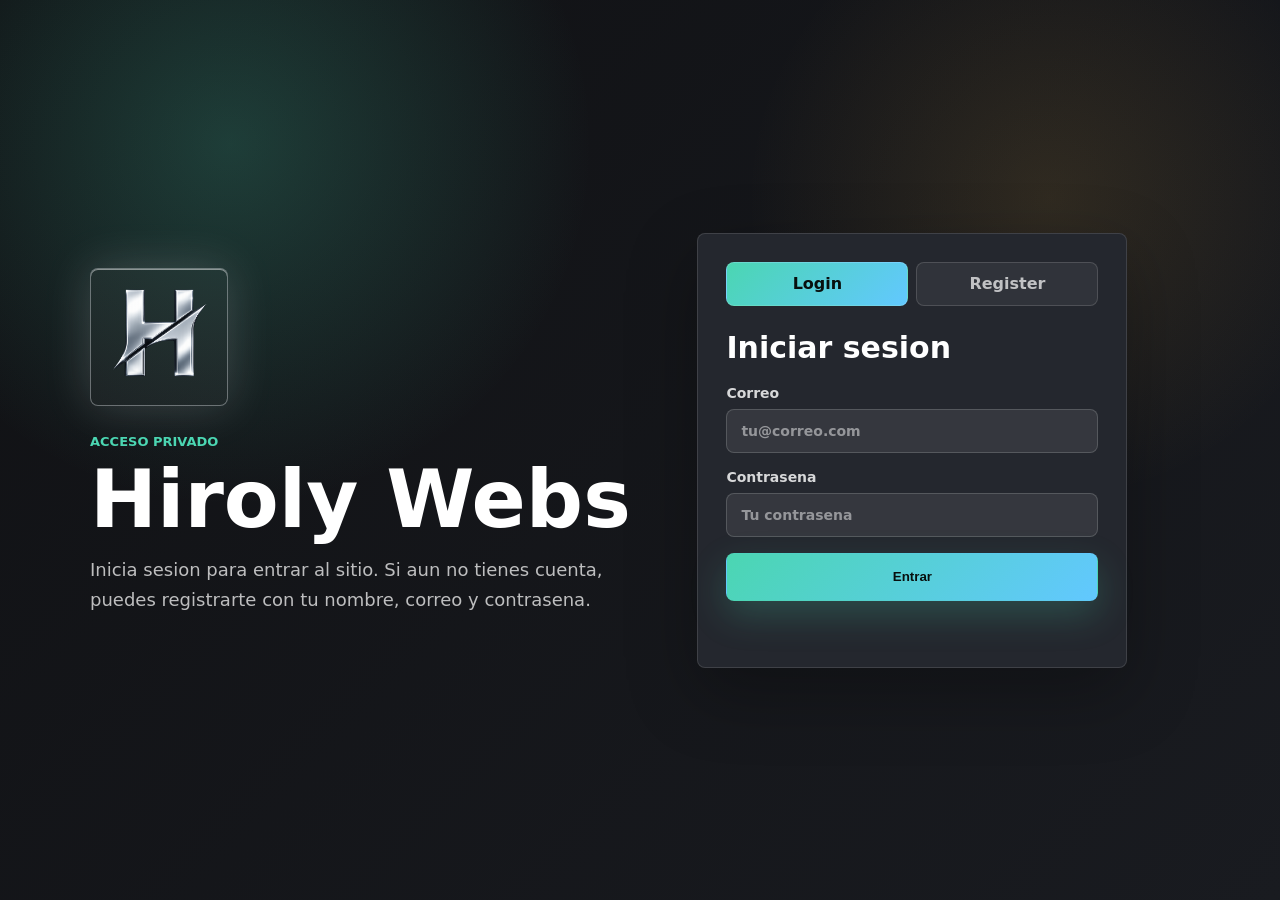
==== planes.html @ da5dadb5 "Add files via upload" ====
<!doctype html>
<html lang="es">
  <head>
    <meta charset="UTF-8" />
    <meta name="viewport" content="width=device-width, initial-scale=1.0" />
    <title>Hiroly Webs | Planes</title>
    <meta
      name="description"
      content="Paginas web profesionales a 20 dolares por modulo, sin cobro por pagina."
    />
    <link rel="stylesheet" href="styles.css" />
  </head>
  <body>
    <header class="site-header">
      <nav class="nav" aria-label="Navegacion principal">
        <a class="brand" href="index.html" aria-label="Hiroly Webs inicio">
          <img class="brand-mark" src="logo-hiroly.png" alt="" />
          <span class="brand-name">Hiroly Webs</span>
        </a>

        <button class="menu-toggle" type="button" aria-expanded="false" aria-controls="nav-links">
          <span></span>
          <span></span>
          <span></span>
          <span class="sr-only">Abrir menu</span>
        </button>

        <div class="nav-links" id="nav-links">
          <a href="index.html">Menu principal</a>
          <a href="servicios.html">Servicios</a>
          <a href="planes.html" aria-current="page">Planes</a>
          <a href="contactos.html">Contactos</a>
        </div>
      </nav>
    </header>

    <main>
      <section class="page-hero dark">
        <p class="eyebrow">Planes</p>
        <h1>Planes de paginas web por modulos</h1>
        <p>
          Cada modulo cuesta $20 USD. Ordenamos los planes desde el mas economico
          al mas completo para que el cliente elija con claridad.
        </p>
      </section>

      <section class="section plans-section">
        <div class="section-heading">
          <p class="eyebrow">Como se calcula</p>
          <h2>Cada modulo cuesta $20 USD</h2>
          <p>
            Ejemplo: si una pagina web necesita 5 modulos, el valor total es
            5 x $20 USD = $100 USD. Las paginas no tienen cobro aparte.
          </p>
        </div>

        <div class="plans">
          <article class="plan">
            <p class="plan-name">Inicio</p>
            <h3>$20<span> USD</span></h3>
            <ul>
              <li>1 modulo</li>
              <li>Ideal para una presentacion simple</li>
              <li>Diseno adaptable a celular</li>
              <li>Sin cobro por pagina</li>
            </ul>
            <button class="button plan-button order-plan" type="button" data-plan="Inicio" data-price="20" data-modules="1">Solicitar pagina web</button>
            <p class="plan-inline-status" role="status" aria-live="polite"></p>
          </article>

          <article class="plan">
            <p class="plan-name">Basico</p>
            <h3>$60<span> USD</span></h3>
            <ul>
              <li>3 modulos incluidos</li>
              <li>3 x $20 USD</li>
              <li>Para webs personales o servicios pequenos</li>
              <li>Sin cobro por pagina</li>
            </ul>
            <button class="button plan-button order-plan" type="button" data-plan="Basico" data-price="60" data-modules="3">Solicitar pagina web</button>
            <p class="plan-inline-status" role="status" aria-live="polite"></p>
          </article>

          <article class="plan featured">
            <p class="plan-badge">Mas recomendado</p>
            <p class="plan-name">Emprendedor</p>
            <h3>$100<span> USD</span></h3>
            <ul>
              <li>5 modulos incluidos</li>
              <li>5 x $20 USD</li>
              <li>Para emprendedores y pequenas empresas</li>
              <li>Sin cobro adicional por pagina</li>
            </ul>
            <button class="button primary order-plan" type="button" data-plan="Emprendedor" data-price="100" data-modules="5">Solicitar pagina web</button>
            <p class="plan-inline-status" role="status" aria-live="polite"></p>
          </article>

          <article class="plan">
            <p class="plan-name">Empresa</p>
            <h3>$160<span> USD</span></h3>
            <ul>
              <li>8 modulos incluidos</li>
              <li>8 x $20 USD</li>
              <li>Para empresas con mas secciones</li>
              <li>Sin cobro por pagina</li>
            </ul>
            <button class="button plan-button order-plan" type="button" data-plan="Empresa" data-price="160" data-modules="8">Solicitar pagina web</button>
            <p class="plan-inline-status" role="status" aria-live="polite"></p>
          </article>

          <article class="plan">
            <p class="plan-name">Premium</p>
            <h3>$240<span> USD</span></h3>
            <ul>
              <li>12 modulos incluidos</li>
              <li>12 x $20 USD</li>
              <li>Para proyectos mas completos</li>
              <li>Cotizacion clara antes de iniciar</li>
            </ul>
            <button class="button plan-button order-plan" type="button" data-plan="Premium" data-price="240" data-modules="12">Solicitar pagina web</button>
            <p class="plan-inline-status" role="status" aria-live="polite"></p>
          </article>
        </div>
      </section>
    </main>

    <footer class="footer">
      <p>Hiroly Webs. Paginas web profesionales para empresas que quieren crecer online.</p>
    </footer>

    <script src="script.js"></script>
  </body>
</html>
---- styles.css ----
:root {
  --ink: #101114;
  --panel: #191b20;
  --panel-soft: #24272e;
  --platinum: #e9edf2;
  --platinum-dark: #8e98a6;
  --mint: #4bd6b2;
  --cyan: #62c8ff;
  --amber: #f2b84b;
  --paper: #f7f8fb;
  --muted: #717783;
  --line: rgba(255, 255, 255, 0.16);
  --shadow: 0 24px 70px rgba(0, 0, 0, 0.28);
  --ease: cubic-bezier(0.2, 0.8, 0.2, 1);
}

* {
  box-sizing: border-box;
}

html {
  scroll-behavior: smooth;
}

body {
  margin: 0;
  font-family:
    Inter, ui-sans-serif, system-ui, -apple-system, BlinkMacSystemFont, "Segoe UI",
    sans-serif;
  color: var(--ink);
  background: var(--paper);
}

a {
  color: inherit;
  text-decoration: none;
}

a,
button,
input,
select,
textarea,
.brand-mark,
.hero-logo,
.service-card,
.plan,
.module-grid article,
.process-steps article,
.web-info,
.web-form,
.contact-form,
.auth-card,
.admin-summary article {
  transition:
    transform 220ms var(--ease),
    box-shadow 220ms var(--ease),
    border-color 220ms var(--ease),
    background-color 220ms var(--ease),
    color 220ms var(--ease),
    filter 220ms var(--ease);
}

.site-header {
  position: fixed;
  top: 0;
  left: 0;
  right: 0;
  z-index: 20;
  border-bottom: 1px solid rgba(255, 255, 255, 0.12);
  background: rgba(16, 17, 20, 0.86);
  backdrop-filter: blur(18px);
}

.nav {
  display: flex;
  align-items: center;
  justify-content: space-between;
  width: min(1180px, calc(100% - 40px));
  min-height: 74px;
  margin: 0 auto;
}

.brand {
  display: inline-flex;
  align-items: center;
  gap: 12px;
  color: white;
  font-weight: 800;
}

.brand-mark,
.hero-logo {
  display: block;
  object-fit: cover;
  object-position: center;
}

.brand-mark {
  width: 42px;
  height: 42px;
  border: 1px solid rgba(233, 237, 242, 0.46);
  border-radius: 8px;
  background-color: #15171b;
  box-shadow: inset 0 1px 0 rgba(255, 255, 255, 0.45), 0 0 26px rgba(233, 237, 242, 0.18);
}

.brand:hover .brand-mark,
.brand:focus-visible .brand-mark,
.hero-logo:hover {
  transform: translateY(-2px) scale(1.04);
  box-shadow:
    inset 0 1px 0 rgba(255, 255, 255, 0.5),
    0 0 34px rgba(233, 237, 242, 0.3),
    0 18px 36px rgba(0, 0, 0, 0.24);
}

.brand-name {
  white-space: nowrap;
}

.nav-links {
  display: flex;
  align-items: center;
  gap: 8px;
}

.nav-links a {
  min-height: 40px;
  padding: 10px 13px;
  border-radius: 8px;
  color: rgba(255, 255, 255, 0.78);
  font-size: 14px;
  font-weight: 700;
}

.nav-logout {
  min-height: 40px;
  padding: 10px 13px;
  border: 1px solid rgba(255, 255, 255, 0.16);
  border-radius: 8px;
  color: white;
  background: rgba(255, 255, 255, 0.08);
  font: inherit;
  font-size: 14px;
  font-weight: 800;
  cursor: pointer;
}

.nav-links a:hover,
.nav-links a:focus-visible,
.nav-logout:hover,
.nav-logout:focus-visible,
.nav-links a[aria-current="page"] {
  color: white;
  background: rgba(255, 255, 255, 0.1);
  outline: none;
}

.menu-toggle {
  display: none;
  width: 44px;
  height: 44px;
  border: 1px solid rgba(255, 255, 255, 0.18);
  border-radius: 8px;
  background: rgba(255, 255, 255, 0.08);
  cursor: pointer;
}

.menu-toggle span:not(.sr-only) {
  display: block;
  width: 20px;
  height: 2px;
  margin: 4px auto;
  background: white;
}

.sr-only {
  position: absolute;
  width: 1px;
  height: 1px;
  overflow: hidden;
  clip: rect(0, 0, 0, 0);
}

.hero {
  position: relative;
  display: grid;
  grid-template-columns: minmax(0, 1fr) 320px;
  align-items: end;
  gap: 40px;
  min-height: 92vh;
  padding: 132px max(20px, calc((100vw - 1180px) / 2)) 72px;
  overflow: hidden;
  color: white;
  background:
    radial-gradient(circle at 18% 16%, rgba(75, 214, 178, 0.22), transparent 28%),
    radial-gradient(circle at 82% 22%, rgba(242, 184, 75, 0.16), transparent 24%),
    linear-gradient(135deg, #101114 0%, #181b22 42%, #0f1816 100%);
}

.hero-bg {
  position: absolute;
  inset: 0;
  opacity: 0.82;
  pointer-events: none;
}

.server-line {
  position: absolute;
  left: 7%;
  right: 7%;
  height: 80px;
  border: 1px solid var(--line);
  border-radius: 8px;
  transform: skewY(-7deg);
  background:
    linear-gradient(90deg, rgba(255, 255, 255, 0.1), transparent 28%),
    repeating-linear-gradient(90deg, transparent 0 36px, rgba(255, 255, 255, 0.08) 36px 38px);
}

.line-a {
  top: 22%;
}

.line-b {
  top: 43%;
  left: 18%;
}

.line-c {
  top: 64%;
  right: 20%;
}

.hero-content,
.hero-panel {
  position: relative;
  z-index: 1;
}

.hero-logo {
  width: clamp(94px, 12vw, 138px);
  height: clamp(94px, 12vw, 138px);
  margin-bottom: 28px;
  border: 1px solid rgba(233, 237, 242, 0.38);
  border-radius: 8px;
  background-color: rgba(255, 255, 255, 0.04);
  box-shadow:
    inset 0 1px 0 rgba(255, 255, 255, 0.48),
    0 0 46px rgba(233, 237, 242, 0.18);
}

.eyebrow {
  margin: 0 0 12px;
  color: var(--mint);
  font-size: 13px;
  font-weight: 850;
  letter-spacing: 0;
  text-transform: uppercase;
}

h1,
h2,
h3,
p {
  margin-top: 0;
}

h1 {
  max-width: 850px;
  margin-bottom: 18px;
  font-size: clamp(48px, 7vw, 88px);
  line-height: 0.95;
  letter-spacing: 0;
}

.hero-copy {
  max-width: 650px;
  color: rgba(255, 255, 255, 0.76);
  font-size: 20px;
  line-height: 1.65;
}

.hero-actions,
.contact-list {
  display: flex;
  flex-wrap: wrap;
  gap: 12px;
}

.button {
  display: inline-flex;
  align-items: center;
  justify-content: center;
  min-height: 48px;
  padding: 0 20px;
  border: 1px solid transparent;
  border-radius: 8px;
  font-weight: 850;
  cursor: pointer;
}

.button:hover,
.button:focus-visible,
.nav-logout:hover,
.nav-logout:focus-visible {
  transform: translateY(-2px);
  filter: brightness(1.06);
  outline: none;
}

.button.primary:hover,
.button.primary:focus-visible {
  box-shadow:
    0 18px 44px rgba(75, 214, 178, 0.3),
    0 0 0 3px rgba(75, 214, 178, 0.18);
}

.button.secondary:hover,
.button.secondary:focus-visible,
.plan-button:hover,
.plan-button:focus-visible {
  border-color: rgba(255, 255, 255, 0.36);
  background: rgba(255, 255, 255, 0.13);
  box-shadow: 0 14px 30px rgba(0, 0, 0, 0.22);
}

.button.primary {
  color: #08100e;
  background: linear-gradient(135deg, var(--mint), var(--cyan));
  box-shadow: 0 14px 36px rgba(75, 214, 178, 0.22);
}

.button.secondary,
.plan-button {
  color: white;
  border-color: rgba(255, 255, 255, 0.22);
  background: rgba(255, 255, 255, 0.08);
}

.hero-panel {
  padding: 24px;
  border: 1px solid rgba(255, 255, 255, 0.16);
  border-radius: 8px;
  background: rgba(255, 255, 255, 0.08);
  box-shadow: var(--shadow);
  backdrop-filter: blur(18px);
}

.hero-panel div {
  display: flex;
  align-items: center;
  gap: 10px;
  color: rgba(255, 255, 255, 0.75);
  font-weight: 800;
}

.status-dot {
  width: 10px;
  height: 10px;
  border-radius: 50%;
  background: var(--mint);
  box-shadow: 0 0 18px var(--mint);
}

.hero-panel strong {
  display: block;
  margin: 18px 0 8px;
  font-size: 58px;
}

.hero-panel p {
  margin-bottom: 0;
  color: rgba(255, 255, 255, 0.68);
  line-height: 1.5;
}

.section {
  padding: 86px max(20px, calc((100vw - 1180px) / 2));
}

.page-hero {
  padding: 142px max(20px, calc((100vw - 1180px) / 2)) 70px;
  color: white;
  background:
    radial-gradient(circle at 82% 18%, rgba(75, 214, 178, 0.2), transparent 26%),
    linear-gradient(135deg, #101114 0%, #191b20 100%);
}

.page-hero.dark {
  color: white;
  background:
    radial-gradient(circle at 82% 18%, rgba(75, 214, 178, 0.2), transparent 26%),
    linear-gradient(135deg, #101114 0%, #191b20 100%);
}

.page-hero h1 {
  max-width: 860px;
  margin-bottom: 18px;
  font-size: clamp(40px, 6vw, 72px);
  line-height: 1;
}

.page-hero p:not(.eyebrow) {
  max-width: 720px;
  margin-bottom: 0;
  color: rgba(255, 255, 255, 0.72);
  font-size: 19px;
  line-height: 1.6;
}

.page-hero.dark p:not(.eyebrow) {
  color: rgba(255, 255, 255, 0.72);
}

.section-heading {
  max-width: 720px;
  margin-bottom: 34px;
}

.section h2 {
  margin-bottom: 0;
  font-size: clamp(32px, 4vw, 52px);
  line-height: 1.08;
  letter-spacing: 0;
}

.service-grid,
.plans {
  display: grid;
  grid-template-columns: repeat(auto-fit, minmax(220px, 1fr));
  gap: 18px;
}

.service-card,
.plan,
.contact-form,
.web-form,
.web-info {
  border: 1px solid rgba(255, 255, 255, 0.1);
  border-radius: 8px;
  background: var(--panel-soft);
  box-shadow: 0 16px 38px rgba(0, 0, 0, 0.16);
}

.service-card {
  padding: 28px;
}

.service-card:hover,
.service-card:focus-within,
.plan:hover,
.plan:focus-within,
.module-grid article:hover,
.process-steps article:hover,
.web-info:hover,
.web-form:focus-within,
.contact-form:focus-within,
.auth-card:focus-within,
.admin-summary article:hover {
  transform: translateY(-6px);
  border-color: rgba(75, 214, 178, 0.34);
  box-shadow:
    0 22px 52px rgba(0, 0, 0, 0.24),
    0 0 0 1px rgba(75, 214, 178, 0.08);
}

.service-icon {
  display: inline-grid;
  place-items: center;
  min-width: 56px;
  height: 38px;
  margin-bottom: 22px;
  border-radius: 8px;
  color: #0b1514;
  background: #d7f8ee;
  font-weight: 950;
}

.service-card:hover .service-icon,
.quick-message:hover .service-icon {
  transform: translateY(-2px) scale(1.04);
  box-shadow: 0 10px 24px rgba(75, 214, 178, 0.2);
}

.service-card h3,
.plan h3 {
  margin-bottom: 12px;
  font-size: 24px;
  color: white;
}

.service-card p,
.contact-copy p {
  color: rgba(255, 255, 255, 0.68);
  line-height: 1.65;
}

.text-link {
  display: inline-flex;
  margin-top: 6px;
  color: var(--mint);
  font-weight: 900;
}

.text-link:hover,
.text-link:focus-visible {
  color: var(--cyan);
  transform: translateX(4px);
  outline: none;
}

.module-section {
  color: white;
  background: var(--panel);
}

.module-section .section-heading p:not(.eyebrow) {
  color: rgba(255, 255, 255, 0.72);
  line-height: 1.65;
}

.module-grid,
.process-steps {
  display: grid;
  grid-template-columns: repeat(3, minmax(0, 1fr));
  gap: 16px;
}

.module-grid article,
.process-steps article {
  padding: 24px;
  border: 1px solid rgba(255, 255, 255, 0.1);
  border-radius: 8px;
  background: var(--panel-soft);
  box-shadow: 0 12px 30px rgba(0, 0, 0, 0.16);
}

.module-grid h3,
.process-steps h3 {
  margin-bottom: 8px;
  font-size: 21px;
}

.module-grid p,
.process-steps p {
  margin: 0;
  color: rgba(255, 255, 255, 0.68);
  line-height: 1.55;
}

.process-steps strong {
  display: grid;
  place-items: center;
  width: 38px;
  height: 38px;
  margin-bottom: 16px;
  border-radius: 8px;
  color: #101114;
  background: var(--mint);
  font-size: 18px;
}

.plans-section {
  color: white;
  background: var(--panel);
}

.plans-section .section-heading p:not(.eyebrow) {
  color: rgba(255, 255, 255, 0.72);
  line-height: 1.65;
}

.plans {
  align-items: stretch;
}

.plan {
  position: relative;
  display: flex;
  flex-direction: column;
  min-height: 420px;
  padding: 28px;
  color: white;
  background: var(--panel-soft);
  border-color: rgba(255, 255, 255, 0.1);
}

.plan.featured {
  border-color: rgba(75, 214, 178, 0.62);
  background:
    linear-gradient(180deg, rgba(75, 214, 178, 0.18), transparent 42%),
    #22262b;
  transform: translateY(-14px);
}

.plan.featured:hover,
.plan.featured:focus-within {
  transform: translateY(-20px);
}

.plan-name {
  margin-bottom: 14px;
  color: var(--mint);
  font-weight: 850;
}

.plan h3 {
  font-size: 42px;
}

.plan h3 span {
  color: rgba(255, 255, 255, 0.58);
  font-size: 16px;
}

.plan ul {
  display: grid;
  gap: 12px;
  margin: 8px 0 26px;
  padding: 0;
  list-style: none;
  color: rgba(255, 255, 255, 0.76);
}

.plan li::before {
  content: "✓";
  margin-right: 9px;
  color: var(--mint);
  font-weight: 900;
}

.plan .button {
  margin-top: auto;
}

.plan-badge {
  position: absolute;
  top: 18px;
  right: 18px;
  margin: 0;
  padding: 7px 10px;
  border-radius: 8px;
  color: #17140a;
  background: var(--amber);
  font-size: 12px;
  font-weight: 900;
}

.website-request {
  color: white;
  background: var(--panel);
}

.website-request .section-heading p:not(.eyebrow) {
  color: rgba(255, 255, 255, 0.72);
  line-height: 1.65;
}

.web-request-grid {
  display: grid;
  grid-template-columns: minmax(0, 0.85fr) minmax(320px, 1fr);
  gap: 22px;
  align-items: start;
}

.web-info,
.web-form {
  padding: 26px;
}

.web-info h3 {
  margin-bottom: 16px;
  font-size: 26px;
}

.web-info ul {
  display: grid;
  gap: 13px;
  margin: 0;
  padding-left: 18px;
  color: rgba(255, 255, 255, 0.68);
  line-height: 1.55;
}

.selected-plan {
  margin-bottom: 22px;
  padding: 18px;
  border: 1px solid rgba(75, 214, 178, 0.45);
  border-radius: 8px;
  background: rgba(75, 214, 178, 0.12);
}

.selected-plan span {
  display: block;
  margin-bottom: 6px;
  color: var(--mint);
  font-size: 13px;
  font-weight: 900;
  text-transform: uppercase;
}

.selected-plan strong {
  display: block;
  margin-bottom: 6px;
  font-size: 24px;
}

.selected-plan p {
  margin: 0;
  color: rgba(255, 255, 255, 0.72);
  line-height: 1.45;
}

.web-form {
  display: grid;
  gap: 16px;
}

.contact {
  display: grid;
  grid-template-columns: minmax(0, 0.9fr) minmax(320px, 1fr);
  gap: 42px;
  align-items: start;
  color: white;
  background: var(--panel);
}

.contact-copy h2 {
  margin-bottom: 18px;
}

.contact-list {
  margin-top: 26px;
}

.contact-list a {
  display: inline-flex;
  align-items: center;
  gap: 9px;
  min-height: 44px;
  padding: 12px 14px;
  border-radius: 8px;
  color: #101114;
  background: #e3f7f1;
  font-weight: 850;
}

.contact-form {
  display: grid;
  gap: 16px;
  padding: 26px;
}

.quick-message {
  gap: 18px;
  padding: 30px;
  border-color: rgba(75, 214, 178, 0.22);
  background:
    linear-gradient(180deg, rgba(75, 214, 178, 0.08), transparent 44%),
    var(--panel-soft);
}

.quick-message-head {
  display: flex;
  gap: 14px;
  align-items: center;
  padding-bottom: 18px;
  border-bottom: 1px solid rgba(255, 255, 255, 0.12);
}

.quick-message-head .service-icon {
  margin-bottom: 0;
}

.quick-message-head h3 {
  margin-bottom: 4px;
  font-size: 25px;
}

.quick-message-head p {
  margin: 0;
  color: rgba(255, 255, 255, 0.68);
  line-height: 1.45;
}

.quick-fields {
  display: grid;
  grid-template-columns: repeat(2, minmax(0, 1fr));
  gap: 12px;
}

.quick-message input,
.quick-message textarea {
  border-width: 0 0 1px;
  border-radius: 0;
  padding-inline: 0;
  background: transparent;
}

.quick-message textarea {
  min-height: 150px;
}

.whatsapp-bubble {
  position: fixed;
  right: 22px;
  bottom: 22px;
  z-index: 30;
  display: inline-flex;
  align-items: center;
  gap: 10px;
  min-height: 58px;
  padding: 10px 16px 10px 10px;
  border-radius: 999px;
  color: white;
  background: #128c4a;
  box-shadow: 0 18px 42px rgba(18, 140, 74, 0.34);
  font-weight: 900;
}

.whatsapp-bubble img {
  width: 40px;
  height: 40px;
  flex: 0 0 auto;
}

.whatsapp-bubble:hover,
.whatsapp-bubble:focus-visible {
  transform: translateY(-3px) scale(1.03);
  background: #0f7a40;
  outline: 3px solid rgba(37, 211, 102, 0.24);
}

label {
  display: grid;
  gap: 8px;
  color: rgba(255, 255, 255, 0.82);
  font-size: 14px;
  font-weight: 850;
}

input,
select,
textarea {
  width: 100%;
  border: 1px solid rgba(255, 255, 255, 0.16);
  border-radius: 8px;
  padding: 13px 14px;
  color: white;
  background: rgba(255, 255, 255, 0.08);
  font: inherit;
}

input::placeholder,
textarea::placeholder {
  color: rgba(255, 255, 255, 0.48);
}

textarea {
  resize: vertical;
}

input:focus,
select:focus,
textarea:focus {
  border-color: var(--mint);
  outline: 3px solid rgba(75, 214, 178, 0.18);
  box-shadow: 0 10px 24px rgba(75, 214, 178, 0.08);
}

.form-status {
  min-height: 22px;
  margin: 0;
  color: #207761;
  font-weight: 800;
}

.footer {
  padding: 28px 20px;
  color: rgba(255, 255, 255, 0.72);
  text-align: center;
  background: #101114;
}

.footer p {
  margin: 0;
}

.auth-page {
  min-height: 100vh;
  color: white;
  background:
    radial-gradient(circle at 18% 16%, rgba(75, 214, 178, 0.22), transparent 28%),
    radial-gradient(circle at 82% 22%, rgba(242, 184, 75, 0.12), transparent 24%),
    linear-gradient(135deg, #101114 0%, #191b20 100%);
}

.auth-shell {
  display: grid;
  grid-template-columns: minmax(0, 0.9fr) minmax(320px, 430px);
  gap: 44px;
  align-items: center;
  width: min(1100px, calc(100% - 40px));
  min-height: 100vh;
  margin: 0 auto;
  padding: 56px 0;
}

.auth-brand h1 {
  margin-bottom: 16px;
  font-size: clamp(48px, 7vw, 80px);
  line-height: 0.98;
}

.auth-brand p:not(.eyebrow) {
  max-width: 560px;
  color: rgba(255, 255, 255, 0.72);
  font-size: 18px;
  line-height: 1.65;
}

.auth-card {
  padding: 28px;
  border: 1px solid rgba(255, 255, 255, 0.12);
  border-radius: 8px;
  background: var(--panel-soft);
  box-shadow: var(--shadow);
}

.auth-tabs {
  display: grid;
  grid-template-columns: repeat(2, 1fr);
  gap: 8px;
  margin-bottom: 24px;
}

.auth-tab {
  min-height: 44px;
  border: 1px solid rgba(255, 255, 255, 0.14);
  border-radius: 8px;
  color: rgba(255, 255, 255, 0.7);
  background: rgba(255, 255, 255, 0.06);
  font: inherit;
  font-weight: 900;
  cursor: pointer;
}

.auth-tab.is-active {
  color: #08100e;
  background: linear-gradient(135deg, var(--mint), var(--cyan));
}

.auth-form {
  display: none;
  gap: 16px;
}

.auth-form.is-active {
  display: grid;
}

.auth-form h2 {
  margin-bottom: 4px;
  font-size: 30px;
}

.auth-status {
  min-height: 22px;
  margin: 0;
  color: var(--amber);
  font-weight: 850;
  line-height: 1.4;
}

.admin-page {
  min-height: 100vh;
  color: white;
  background:
    radial-gradient(circle at 82% 18%, rgba(75, 214, 178, 0.2), transparent 26%),
    linear-gradient(135deg, #101114 0%, #191b20 100%);
}

.admin-shell {
  width: min(1180px, calc(100% - 40px));
  min-height: 100vh;
  margin: 0 auto;
  padding: 56px 0;
}

.admin-login {
  width: min(440px, 100%);
  margin: 8vh auto 0;
}

.admin-login h1,
.admin-panel h1 {
  margin-bottom: 12px;
  font-size: clamp(38px, 5vw, 58px);
  line-height: 1;
}

.admin-copy,
.admin-panel-head p {
  color: rgba(255, 255, 255, 0.72);
  line-height: 1.6;
}

.admin-form {
  display: grid;
  gap: 16px;
  margin-top: 24px;
}

.admin-panel-head {
  display: flex;
  align-items: end;
  justify-content: space-between;
  gap: 24px;
  margin-bottom: 28px;
}

.admin-summary {
  display: grid;
  grid-template-columns: repeat(2, minmax(0, 1fr));
  gap: 16px;
  margin-bottom: 22px;
}

.admin-summary article,
.admin-table-wrap {
  border: 1px solid rgba(255, 255, 255, 0.1);
  border-radius: 8px;
  background: var(--panel-soft);
  box-shadow: 0 16px 38px rgba(0, 0, 0, 0.16);
}

.admin-summary article {
  padding: 22px;
}

.admin-summary span {
  display: block;
  margin-bottom: 8px;
  color: rgba(255, 255, 255, 0.62);
  font-weight: 850;
}

.admin-summary strong {
  font-size: 34px;
}

.admin-table-wrap {
  overflow-x: auto;
}

.admin-table {
  width: 100%;
  border-collapse: collapse;
  min-width: 760px;
}

.admin-table th,
.admin-table td {
  padding: 15px 16px;
  border-bottom: 1px solid rgba(255, 255, 255, 0.1);
  text-align: left;
}

.admin-table th {
  color: var(--mint);
  font-size: 13px;
  text-transform: uppercase;
}

.admin-table td {
  color: rgba(255, 255, 255, 0.82);
}

.delete-order {
  min-height: 36px;
  padding: 8px 12px;
  border: 1px solid rgba(255, 255, 255, 0.14);
  border-radius: 8px;
  color: white;
  background: rgba(255, 80, 80, 0.24);
  font: inherit;
  font-weight: 900;
  cursor: pointer;
}

.delete-order:hover,
.delete-order:focus-visible {
  transform: translateY(-1px);
  background: rgba(255, 80, 80, 0.36);
  outline: none;
}

@media (prefers-reduced-motion: reduce) {
  *,
  *::before,
  *::after {
    scroll-behavior: auto !important;
    transition-duration: 0.01ms !important;
    animation-duration: 0.01ms !important;
    animation-iteration-count: 1 !important;
  }
}

.empty-orders {
  margin: 0;
  padding: 22px;
  color: rgba(255, 255, 255, 0.68);
}

.plan-inline-status {
  min-height: 24px;
  margin: 14px 0 0;
  color: var(--mint);
  font-weight: 900;
  line-height: 1.45;
  font-size: 14px;
}

@media (max-width: 860px) {
  .menu-toggle {
    display: block;
  }

  .nav-links {
    position: absolute;
    top: 74px;
    left: 20px;
    right: 20px;
    display: none;
    padding: 10px;
    border: 1px solid rgba(255, 255, 255, 0.14);
    border-radius: 8px;
    background: rgba(16, 17, 20, 0.96);
    box-shadow: var(--shadow);
  }

  .nav-links.is-open {
    display: grid;
  }

  .nav-links a {
    width: 100%;
  }

  .nav-logout {
    width: 100%;
    text-align: left;
  }

  .hero {
    grid-template-columns: 1fr;
    min-height: auto;
    padding-top: 118px;
  }

  .hero-panel {
    max-width: 420px;
  }

  .service-grid,
  .plans,
  .module-grid,
  .process-steps,
  .web-request-grid,
  .contact {
    grid-template-columns: 1fr;
  }

  .plan.featured {
    transform: none;
  }

  .auth-shell {
    grid-template-columns: 1fr;
    align-content: center;
  }

  .admin-panel-head,
  .admin-summary {
    grid-template-columns: 1fr;
  }

  .admin-panel-head {
    display: grid;
  }
}

@media (max-width: 520px) {
  .nav {
    width: min(100% - 28px, 1180px);
  }

  .brand-name {
    font-size: 15px;
  }

  .brand-mark {
    width: 38px;
    height: 38px;
  }

  .section {
    padding-top: 64px;
    padding-bottom: 64px;
  }

  .hero-copy {
    font-size: 17px;
  }

  .hero-actions .button,
  .contact-form .button {
    width: 100%;
  }

  .quick-fields {
    grid-template-columns: 1fr;
  }

  .plan {
    min-height: auto;
  }
}
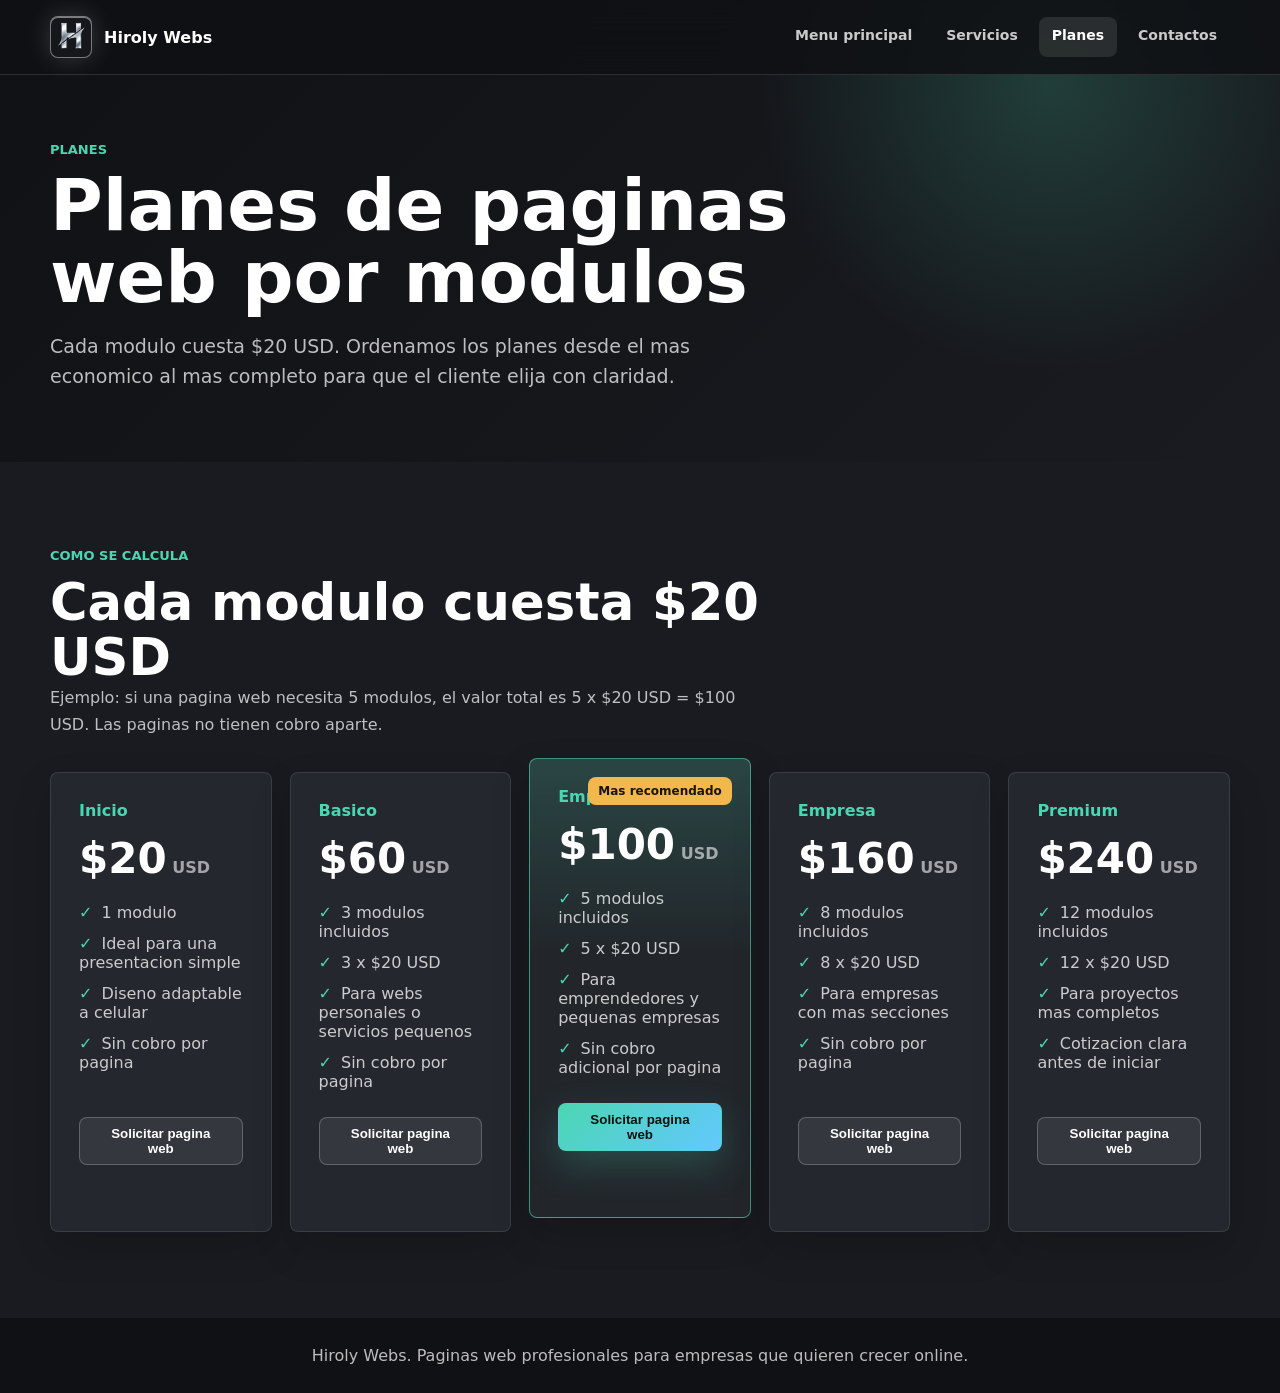
==== commit a338785b: "Update planes.html" ====
--- a/planes.html
+++ b/planes.html
@@ -128,6 +128,41 @@
       <p>Hiroly Webs. Paginas web profesionales para empresas que quieren crecer online.</p>
     </footer>
 
-    <script src="script.js"></script>
+    <script>
+document.querySelectorAll(".order-plan").forEach(btn => {
+  btn.addEventListener("click", () => {
+
+    const plan = btn.dataset.plan;
+    const price = btn.dataset.price;
+    const modules = btn.dataset.modules;
+
+    const name = prompt("Tu nombre:");
+    const email = prompt("Tu correo:");
+
+    if (!name || !email) {
+      alert("Faltan datos");
+      return;
+    }
+
+    // 🧠 "Base de datos simulada"
+    const order = {
+      name,
+      email,
+      plan,
+      price,
+      modules,
+      date: new Date().toLocaleString()
+    };
+
+    let orders = JSON.parse(localStorage.getItem("orders")) || [];
+    orders.push(order);
+
+    localStorage.setItem("orders", JSON.stringify(orders));
+
+    alert("Pedido guardado correctamente ✔ (simulado)");
+  });
+});
+</script>
+
   </body>
 </html>
